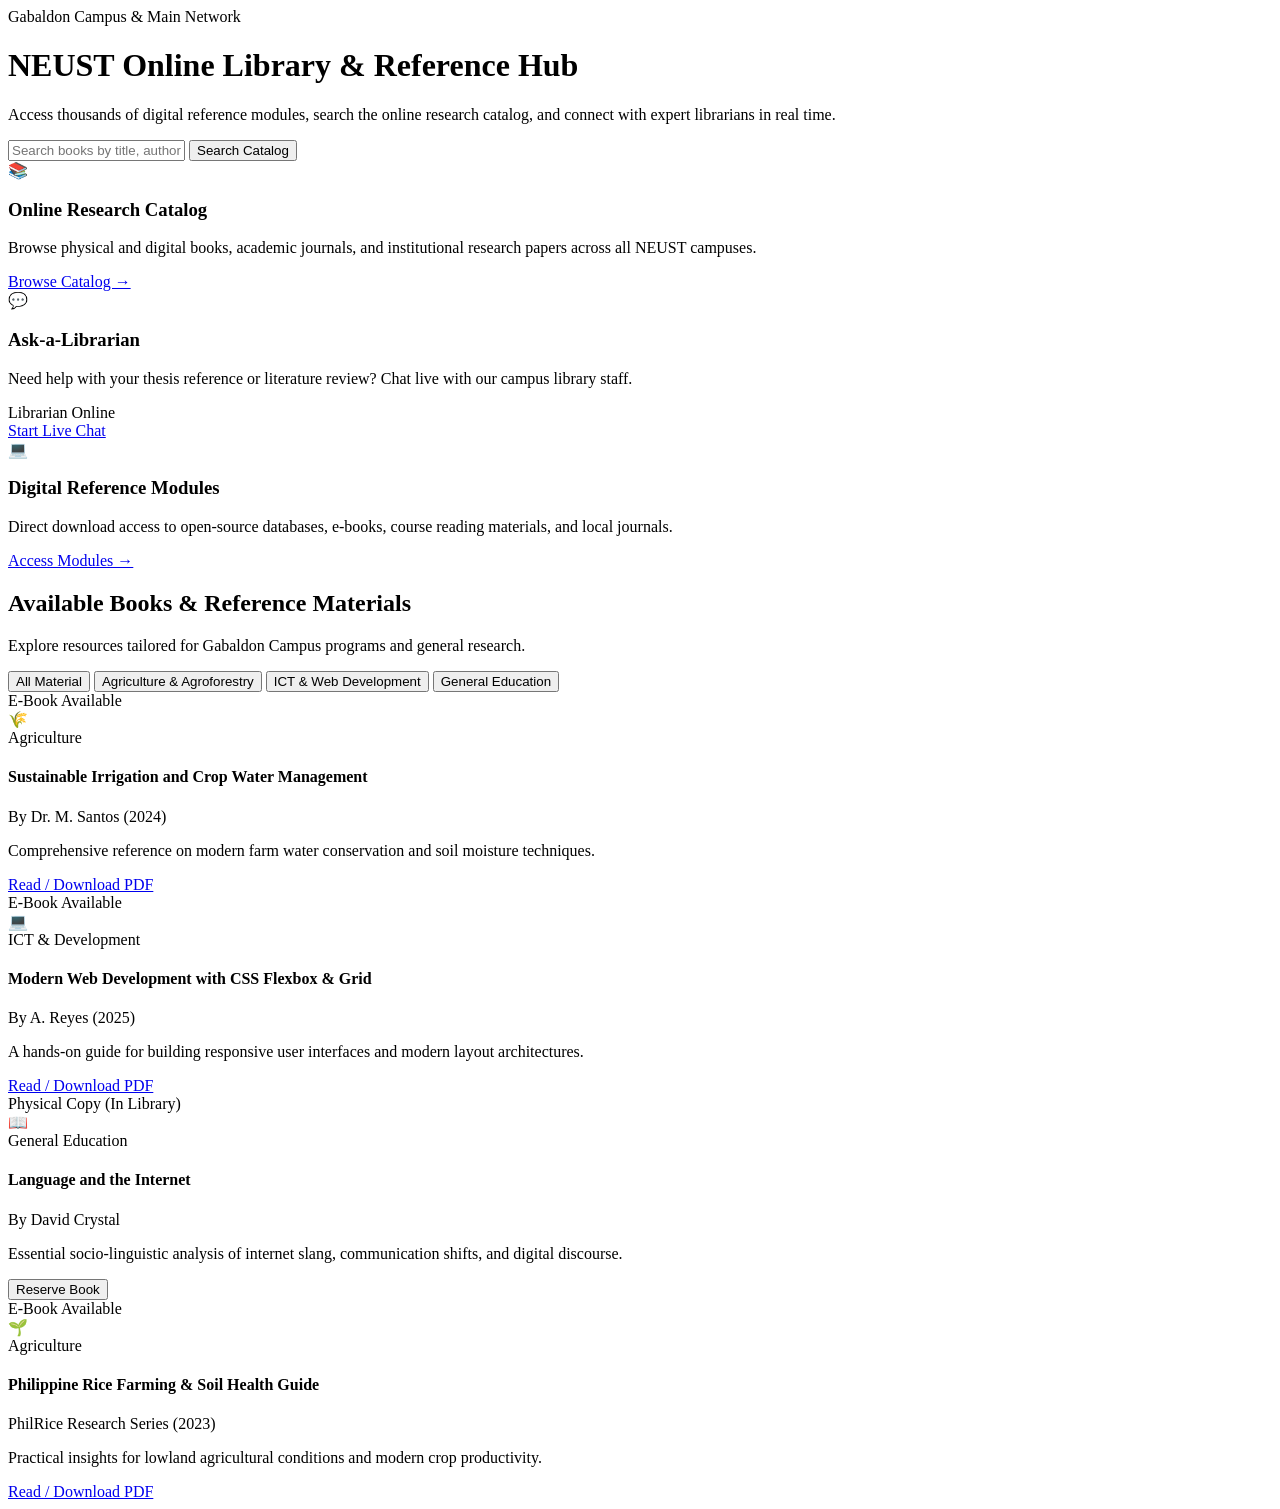
==== index.html @ 24bf9a67 "Rename index.html.html to index.html" ====
<!DOCTYPE html>
<html lang="en">
<head>
  <meta charset="UTF-8">
  <meta name="viewport" content="width=device-width, initial-scale=1.0">
  <title>NEUST LibConnect</title>
  <link rel="stylesheet" href="NEUST LibConnect.css">
</head>
<body>

  <!-- Hero Header Section -->
  <header class="library-hero">
    <div class="hero-overlay"></div>
    <div class="hero-content">
      <span class="campus-badge">Gabaldon Campus & Main Network</span>
      <h1>NEUST Online Library & Reference Hub</h1>
      <p>Access thousands of digital reference modules, search the online research catalog, and connect with expert librarians in real time.</p>

      <!-- Main Search Bar -->
      <form class="search-box" id="searchForm" onsubmit="return false;">
        <input type="text" id="searchInput" placeholder="Search books by title, author, or keyword..." required>
        <button type="button" onclick="filterBooks()">Search Catalog</button>
      </form>
    </div>
  </header>

  <!-- Quick Access Services Section -->
  <main class="services-container">
    <div class="service-card">
      <div class="card-icon">📚</div>
      <h3>Online Research Catalog</h3>
      <p>Browse physical and digital books, academic journals, and institutional research papers across all NEUST campuses.</p>
      <a href="#book-catalog" class="card-link">Browse Catalog &rarr;</a>
    </div>

    <div class="service-card highlight">
      <div class="card-icon">💬</div>
      <h3>Ask-a-Librarian</h3>
      <p>Need help with your thesis reference or literature review? Chat live with our campus library staff.</p>

      <div class="online-status">
        <span class="status-dot"></span>
        <span>Librarian Online</span>
      </div>

      <a href="#" class="card-link btn-chat">Start Live Chat</a>
    </div>

    <div class="service-card">
      <div class="card-icon">💻</div>
      <h3>Digital Reference Modules</h3>
      <p>Direct download access to open-source databases, e-books, course reading materials, and local journals.</p>
      <a href="#book-catalog" class="card-link">Access Modules &rarr;</a>
    </div>
  </main>

  <!-- NEW: Book Catalog Section -->
  <section class="catalog-section" id="book-catalog">
    <div class="section-header">
      <h2>Available Books & Reference Materials</h2>
      <p>Explore resources tailored for Gabaldon Campus programs and general research.</p>
    </div>

    <!-- Category Filters -->
    <div class="filter-bar">
      <button class="filter-btn active" onclick="filterCategory('all')">All Material</button>
      <button class="filter-btn" onclick="filterCategory('agriculture')">Agriculture & Agroforestry</button>
      <button class="filter-btn" onclick="filterCategory('ict')">ICT & Web Development</button>
      <button class="filter-btn" onclick="filterCategory('gen-ed')">General Education</button>
    </div>

    <!-- Book Grid Container -->
    <div class="book-grid" id="bookGrid">

      <!-- Book Item 1 -->
      <div class="book-card" data-category="agriculture">
        <div class="book-cover">
          <span class="badge available">E-Book Available</span>
          <div class="cover-placeholder">🌾</div>
        </div>
        <div class="book-details">
          <span class="category-tag">Agriculture</span>
          <h4 class="book-title">Sustainable Irrigation and Crop Water Management</h4>
          <p class="book-author">By Dr. M. Santos (2024)</p>
          <p class="book-desc">Comprehensive reference on modern farm water conservation and soil moisture techniques.</p>
          <div class="book-actions">
            <a href="#" class="btn-read">Read / Download PDF</a>
          </div>
        </div>
      </div>

      <!-- Book Item 2 -->
      <div class="book-card" data-category="ict">
        <div class="book-cover">
          <span class="badge available">E-Book Available</span>
          <div class="cover-placeholder">💻</div>
        </div>
        <div class="book-details">
          <span class="category-tag">ICT & Development</span>
          <h4 class="book-title">Modern Web Development with CSS Flexbox & Grid</h4>
          <p class="book-author">By A. Reyes (2025)</p>
          <p class="book-desc">A hands-on guide for building responsive user interfaces and modern layout architectures.</p>
          <div class="book-actions">
            <a href="#" class="btn-read">Read / Download PDF</a>
          </div>
        </div>
      </div>

      <!-- Book Item 3 -->
      <div class="book-card" data-category="gen-ed">
        <div class="book-cover">
          <span class="badge borrowed">Physical Copy (In Library)</span>
          <div class="cover-placeholder">📖</div>
        </div>
        <div class="book-details">
          <span class="category-tag">General Education</span>
          <h4 class="book-title">Language and the Internet</h4>
          <p class="book-author">By David Crystal</p>
          <p class="book-desc">Essential socio-linguistic analysis of internet slang, communication shifts, and digital discourse.</p>
          <div class="book-actions">
            <button class="btn-reserve" onclick="alert('Book reservation request sent to Gabaldon Campus Library!')">Reserve Book</button>
          </div>
        </div>
      </div>

      <!-- Book Item 4 -->
      <div class="book-card" data-category="agriculture">
        <div class="book-cover">
          <span class="badge available">E-Book Available</span>
          <div class="cover-placeholder">🌱</div>
        </div>
        <div class="book-details">
          <span class="category-tag">Agriculture</span>
          <h4 class="book-title">Philippine Rice Farming & Soil Health Guide</h4>
          <p class="book-author">PhilRice Research Series (2023)</p>

          <p class="book-desc">Practical insights for lowland agricultural conditions and modern crop productivity.</p>
          <div class="book-actions">
            <a href="#" class="btn-read">Read / Download PDF</a>
          </div>
        </div>
      </div>

    </div>
  </section>

  <!-- Connect JavaScript file -->
  <script src="script.js"></script>
</body>
</html>
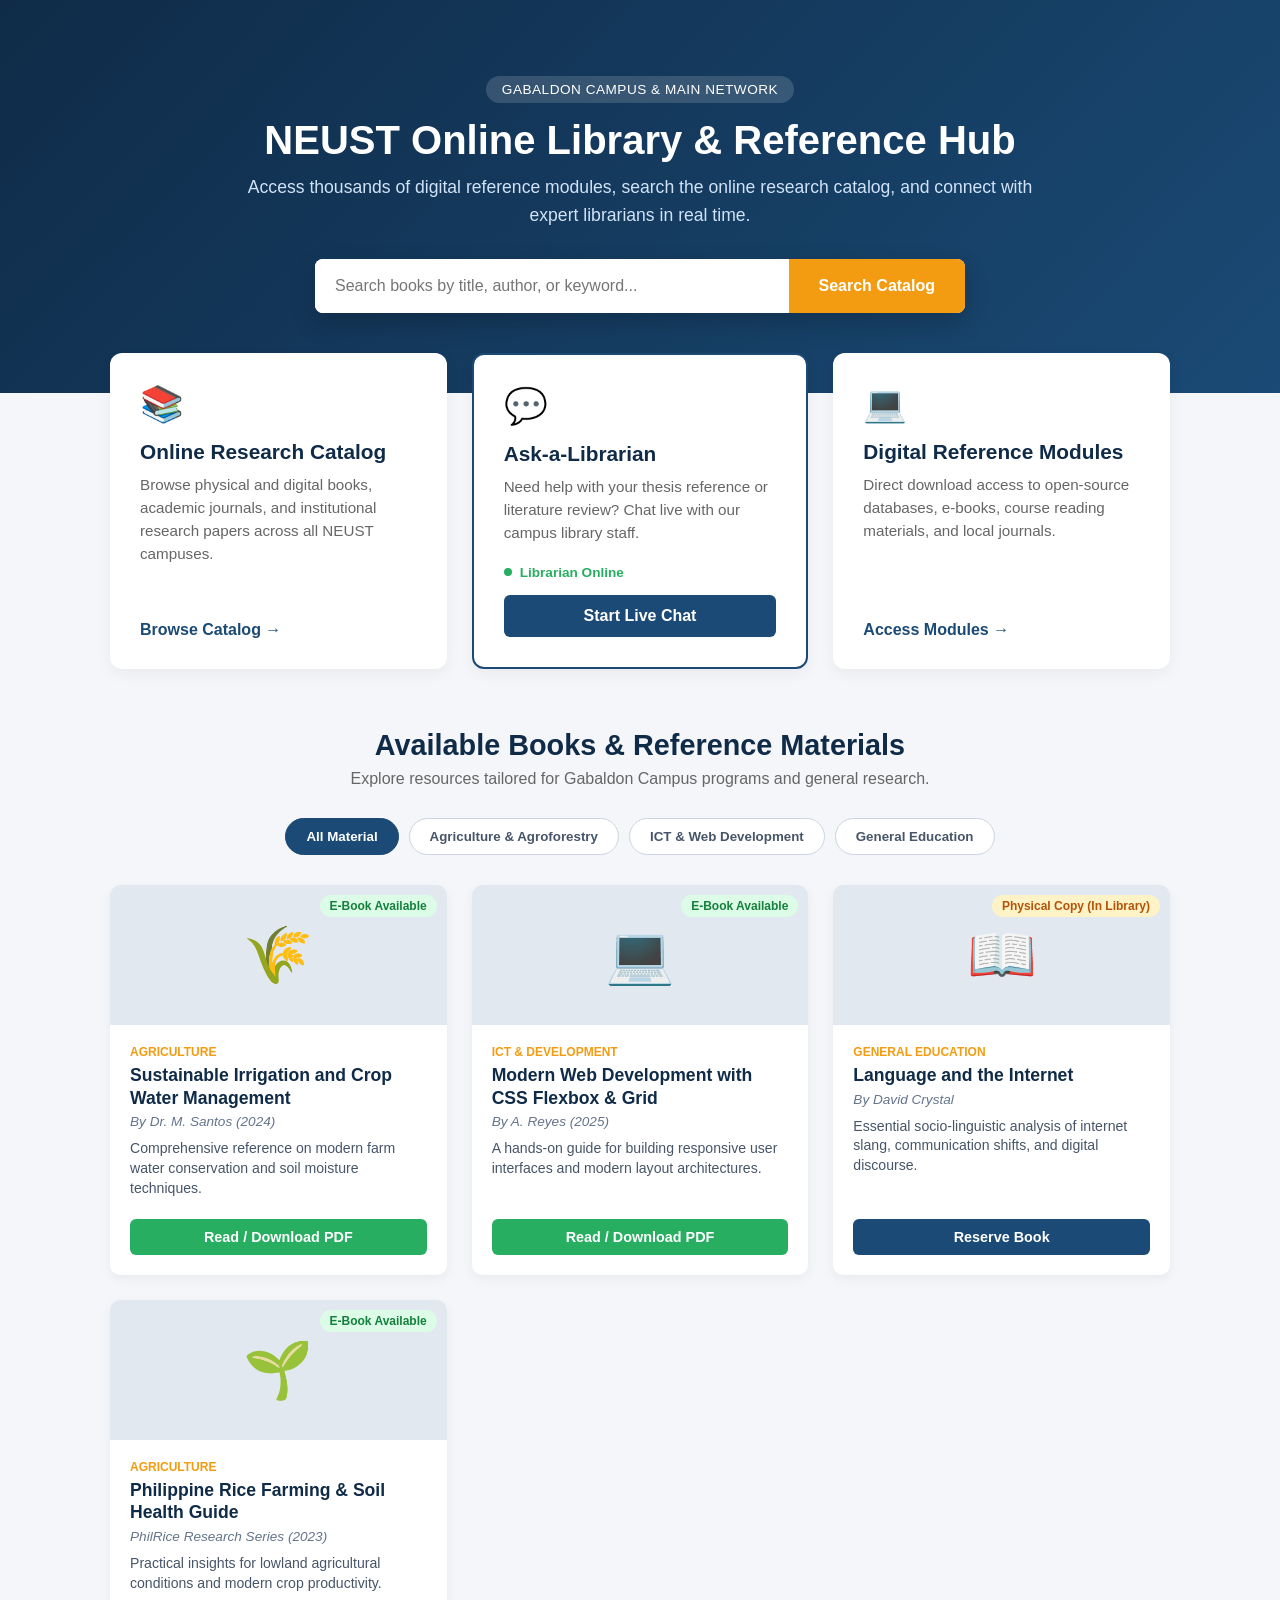
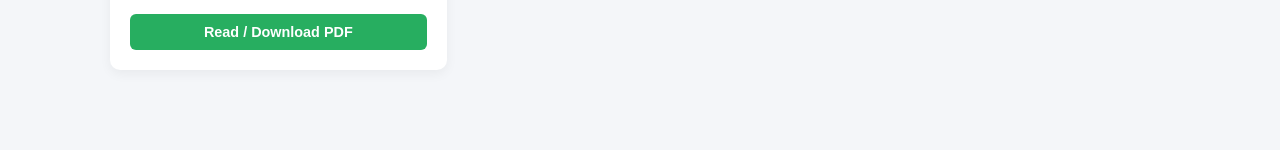
==== commit 4b4824e6: "Update index.html" ====
--- a/index.html
+++ b/index.html
@@ -4,7 +4,7 @@
   <meta charset="UTF-8">
   <meta name="viewport" content="width=device-width, initial-scale=1.0">
   <title>NEUST LibConnect</title>
-  <link rel="stylesheet" href="NEUST LibConnect.css">
+ <link rel="stylesheet" href="NEUST-LibConnect.css">
 </head>
 <body>
 
--- a/NEUST-LibConnect.css
+++ b/NEUST-LibConnect.css
@@ -0,0 +1,343 @@
+/* General Resets */
+* {
+  margin: 0;
+  padding: 0;
+  box-sizing: border-box;
+  font-family: 'Segoe UI', Tahoma, Geneva, Verdana, sans-serif;
+}
+
+body {
+  background-color: #f4f6f9;
+  color: #333;
+}
+
+/* Hero Section */
+.library-hero {
+  position: relative;
+  background: linear-gradient(135deg, #0f2b48 0%, #1a4a75 100%);
+  color: #ffffff;
+  padding: 80px 20px;
+  text-align: center;
+}
+
+.hero-content {
+  max-width: 800px;
+  margin: 0 auto;
+  position: relative;
+  z-index: 2;
+}
+
+.campus-badge {
+  background-color: rgba(255, 255, 255, 0.15);
+  padding: 6px 16px;
+  border-radius: 20px;
+  font-size: 0.85rem;
+  letter-spacing: 0.5px;
+  text-transform: uppercase;
+}
+
+.hero-content h1 {
+  font-size: 2.5rem;
+  margin: 20px 0 10px;
+  font-weight: 700;
+}
+
+.hero-content p {
+  font-size: 1.1rem;
+  color: #d1e3f8;
+  margin-bottom: 30px;
+  line-height: 1.6;
+}
+
+/* Search Bar Component */
+.search-box {
+  display: flex;
+  max-width: 650px;
+  margin: 0 auto;
+  background: #ffffff;
+  border-radius: 8px;
+  overflow: hidden;
+  box-shadow: 0 10px 25px rgba(0,0,0,0.2);
+}
+
+.search-box input {
+  flex: 1;
+  padding: 18px 20px;
+  border: none;
+  outline: none;
+  font-size: 1rem;
+}
+
+.search-box button {
+  background-color: #f39c12;
+  color: #ffffff;
+  border: none;
+  padding: 0 30px;
+  font-size: 1rem;
+  font-weight: 600;
+  cursor: pointer;
+  transition: background-color 0.2s ease;
+}
+
+.search-box button:hover {
+  background-color: #d68209;
+}
+
+/* Service Cards Layout */
+.services-container {
+  max-width: 1100px;
+  margin: -40px auto 60px;
+  padding: 0 20px;
+  display: grid;
+  grid-template-columns: repeat(auto-fit, minmax(300px, 1fr));
+  gap: 25px;
+  position: relative;
+  z-index: 3;
+}
+
+.service-card {
+  background: #ffffff;
+  padding: 30px;
+  border-radius: 12px;
+  box-shadow: 0 5px 15px rgba(0,0,0,0.05);
+  display: flex;
+  flex-direction: column;
+}
+
+.service-card.highlight {
+  border: 2px solid #1a4a75;
+}
+
+.card-icon {
+  font-size: 2.2rem;
+  margin-bottom: 15px;
+}
+
+.service-card h3 {
+  color: #0f2b48;
+  margin-bottom: 10px;
+  font-size: 1.3rem;
+}
+
+.service-card p {
+  color: #666;
+  font-size: 0.95rem;
+  line-height: 1.5;
+  margin-bottom: 20px;
+  flex-grow: 1;
+}
+
+.card-link {
+  color: #1a4a75;
+  text-decoration: none;
+  font-weight: 600;
+  display: inline-block;
+}
+
+.online-status {
+  display: flex;
+  align-items: center;
+  gap: 8px;
+  font-size: 0.85rem;
+  color: #27ae60;
+  margin-bottom: 15px;
+  font-weight: 600;
+}
+
+.status-dot {
+  width: 8px;
+  height: 8px;
+  background-color: #27ae60;
+  border-radius: 50%;
+}
+
+.btn-chat {
+  background-color: #1a4a75;
+  color: #ffffff;
+  text-align: center;
+  padding: 12px;
+  border-radius: 6px;
+  transition: opacity 0.2s ease;
+}
+
+.btn-chat:hover {
+  opacity: 0.9;
+}
+
+/* =========================================
+   Book Catalog Styles
+   ========================================= */
+.catalog-section {
+  max-width: 1100px;
+  margin: 40px auto 80px;
+  padding: 0 20px;
+}
+
+.section-header {
+  text-align: center;
+  margin-bottom: 30px;
+}
+
+.section-header h2 {
+  color: #0f2b48;
+  font-size: 1.8rem;
+  margin-bottom: 8px;
+}
+
+.section-header p {
+  color: #666;
+}
+
+/* Category Filter Bar */
+.filter-bar {
+  display: flex;
+  justify-content: center;
+  gap: 10px;
+  margin-bottom: 30px;
+  flex-wrap: wrap;
+}
+
+.filter-btn {
+  background: #ffffff;
+  border: 1px solid #cbd5e1;
+  padding: 10px 20px;
+  border-radius: 20px;
+  cursor: pointer;
+  font-weight: 600;
+  color: #475569;
+  transition: all 0.2s ease;
+}
+
+.filter-btn:hover, .filter-btn.active {
+  background: #1a4a75;
+  color: #ffffff;
+  border-color: #1a4a75;
+}
+
+/* Book Grid Layout */
+.book-grid {
+  display: grid;
+  grid-template-columns: repeat(auto-fill, minmax(250px, 1fr));
+  gap: 25px;
+}
+
+.book-card {
+  background: #ffffff;
+  border-radius: 10px;
+  overflow: hidden;
+  box-shadow: 0 4px 12px rgba(0, 0, 0, 0.05);
+  display: flex;
+  flex-direction: column;
+  transition: transform 0.2s ease, box-shadow 0.2s ease;
+}
+
+.book-card:hover {
+  transform: translateY(-5px);
+  box-shadow: 0 8px 20px rgba(0, 0, 0, 0.1);
+}
+
+.book-cover {
+  height: 140px;
+  background: #e2e8f0;
+  position: relative;
+  display: flex;
+  align-items: center;
+  justify-content: center;
+}
+
+.cover-placeholder {
+  font-size: 3.5rem;
+}
+
+.badge {
+  position: absolute;
+  top: 10px;
+  right: 10px;
+  padding: 4px 10px;
+  border-radius: 12px;
+  font-size: 0.75rem;
+  font-weight: 600;
+}
+
+.badge.available {
+  background-color: #dcfce7;
+  color: #15803d;
+}
+
+.badge.borrowed {
+  background-color: #fef3c7;
+  color: #b45309;
+}
+
+.book-details {
+  padding: 20px;
+  display: flex;
+  flex-direction: column;
+  flex-grow: 1;
+}
+
+.category-tag {
+  font-size: 0.75rem;
+  text-transform: uppercase;
+  color: #f39c12;
+  font-weight: 700;
+  margin-bottom: 5px;
+}
+
+.book-title {
+  font-size: 1.1rem;
+  color: #0f2b48;
+  margin-bottom: 5px;
+  line-height: 1.3;
+}
+
+.book-author {
+  font-size: 0.85rem;
+  color: #64748b;
+  margin-bottom: 10px;
+  font-style: italic;
+}
+
+.book-desc {
+  font-size: 0.88rem;
+  color: #475569;
+  line-height: 1.4;
+  margin-bottom: 20px;
+  flex-grow: 1;
+}
+
+.book-actions {
+  margin-top: auto;
+}
+
+.btn-read {
+  display: block;
+  text-align: center;
+  background-color: #27ae60;
+  color: #ffffff;
+  padding: 10px;
+  border-radius: 6px;
+  text-decoration: none;
+  font-weight: 600;
+  font-size: 0.9rem;
+}
+
+.btn-read:hover {
+  background-color: #219653;
+}
+
+.btn-reserve {
+  width: 100%;
+  background-color: #1a4a75;
+  color: #ffffff;
+  border: none;
+  padding: 10px;
+  border-radius: 6px;
+  font-weight: 600;
+  cursor: pointer;
+  font-size: 0.9rem;
+}
+
+.btn-reserve:hover {
+  background-color: #0f2b48;
+}
